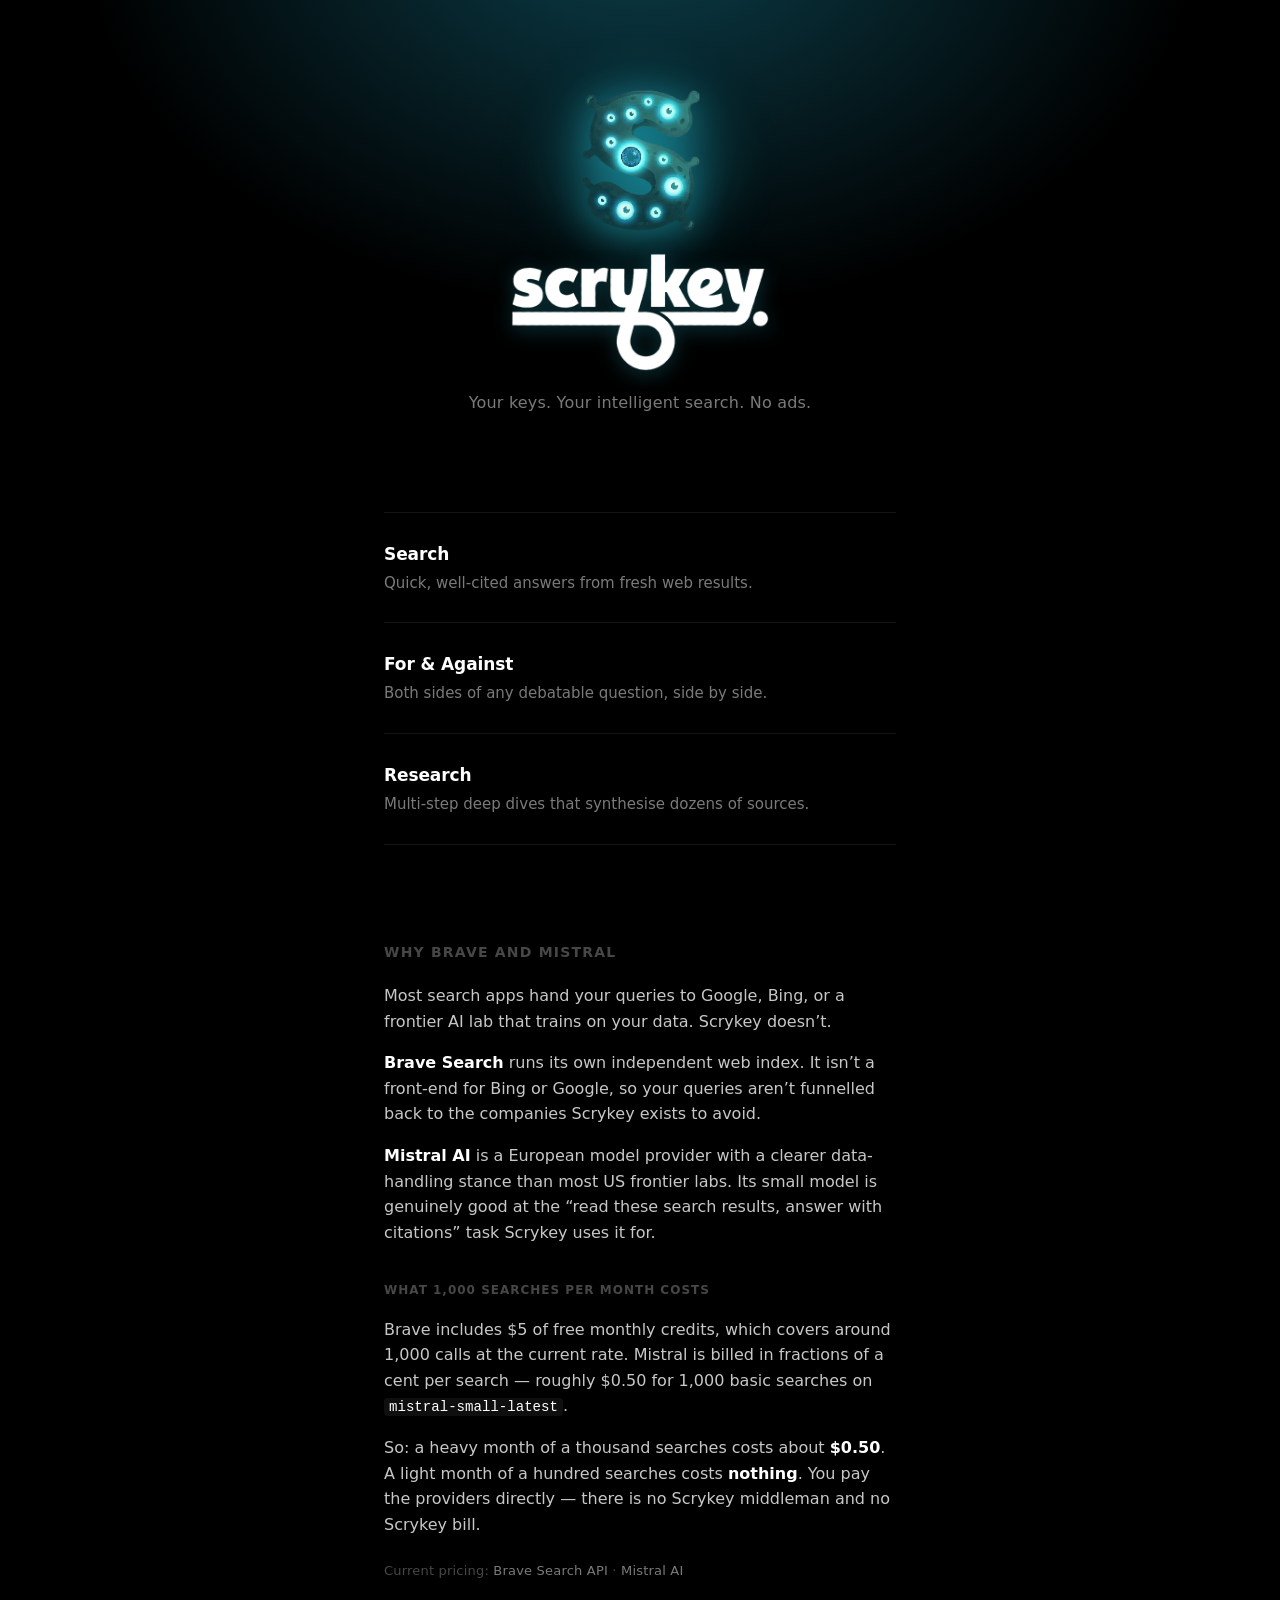
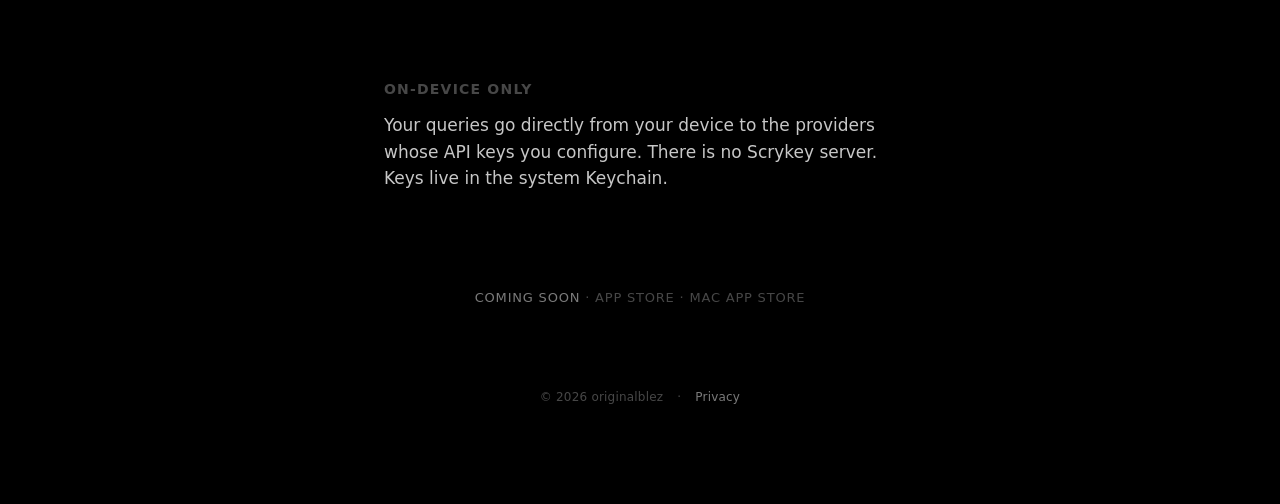
==== index.html @ 3f3309a6 "Initial landing page and privacy policy Static HTML + CSS hosted via GitHub Pages at scrykey.com.  C" ====
<!doctype html>
<html lang="en">
<head>
    <meta charset="utf-8">
    <meta name="viewport" content="width=device-width, initial-scale=1">
    <title>Scrykey — your keys, your intelligent search</title>
    <meta name="description" content="Scrykey is a bring-your-own-key intelligent search app for iOS and macOS. Runs entirely on your device. No backend. No ads. No tracking.">
    <meta name="theme-color" content="#000000">
    <link rel="icon" type="image/png" href="assets/favicon.png">
    <link rel="apple-touch-icon" href="assets/apple-touch-icon.png">
    <link rel="stylesheet" href="assets/styles.css">
</head>
<body>
    <main class="page">
        <section class="hero">
            <div class="logo-wrap">
                <img src="assets/scrykey_logo.png" alt="Scrykey logo" class="logo">
            </div>
            <img src="assets/scrykey_wordmark.png" alt="Scrykey" class="wordmark">
            <p class="tagline">Your keys. Your intelligent search. No ads.</p>
        </section>

        <ul class="features" aria-label="Features">
            <li>
                <h3>Search</h3>
                <p>Quick, well-cited answers from fresh web results.</p>
            </li>
            <li>
                <h3>For &amp; Against</h3>
                <p>Both sides of any debatable question, side by side.</p>
            </li>
            <li>
                <h3>Research</h3>
                <p>Multi-step deep dives that synthesise dozens of sources.</p>
            </li>
        </ul>

        <section class="providers">
            <h2>Why Brave and Mistral</h2>
            <p>Most search apps hand your queries to Google, Bing, or a frontier AI lab that trains on your data. Scrykey doesn&rsquo;t.</p>
            <p><strong>Brave Search</strong> runs its own independent web index. It isn&rsquo;t a front-end for Bing or Google, so your queries aren&rsquo;t funnelled back to the companies Scrykey exists to avoid.</p>
            <p><strong>Mistral AI</strong> is a European model provider with a clearer data-handling stance than most US frontier labs. Its small model is genuinely good at the &ldquo;read these search results, answer with citations&rdquo; task Scrykey uses it for.</p>
            <h3 class="subhead">What 1,000 searches per month costs</h3>
            <p>Brave includes $5 of free monthly credits, which covers around 1,000 calls at the current rate. Mistral is billed in fractions of a cent per search &mdash; roughly $0.50 for 1,000 basic searches on <code>mistral-small-latest</code>.</p>
            <p>So: a heavy month of a thousand searches costs about <strong>$0.50</strong>. A light month of a hundred searches costs <strong>nothing</strong>. You pay the providers directly &mdash; there is no Scrykey middleman and no Scrykey bill.</p>
            <p class="small">Current pricing: <a href="https://brave.com/search/api/">Brave Search API</a> &middot; <a href="https://mistral.ai/pricing">Mistral AI</a></p>
        </section>

        <section class="manifesto">
            <h2>On-device only</h2>
            <p>Your queries go directly from your device to the providers whose API keys you configure. There is no Scrykey server. Keys live in the system Keychain.</p>
        </section>

        <p class="soon"><strong>Coming soon</strong> &middot; App Store &middot; Mac App Store</p>

        <footer class="footer">
            &copy; 2026 originalblez <span class="dot">&middot;</span> <a href="privacy.html">Privacy</a>
        </footer>
    </main>
</body>
</html>
---- assets/styles.css ----
/* Scrykey public site — shared styles.
   Flat, typographic, generous whitespace. Palette mirrors OnboardingView.swift. */

:root {
    --bg: #000;
    --fg: #fff;
    --fg-dim: rgba(255, 255, 255, 0.78);
    --fg-muted: rgba(255, 255, 255, 0.48);
    --fg-faint: rgba(255, 255, 255, 0.28);
    --rule: rgba(255, 255, 255, 0.08);
    --cyan: rgb(38, 217, 242);
    --link: rgb(115, 217, 242);

    --col: 560px;
}

* { box-sizing: border-box; }

html, body {
    margin: 0;
    padding: 0;
    background: var(--bg);
    color: var(--fg);
    font-family: -apple-system, BlinkMacSystemFont, "SF Pro Text", "Helvetica Neue", system-ui, sans-serif;
    font-size: 17px;
    line-height: 1.6;
    -webkit-font-smoothing: antialiased;
    text-rendering: optimizeLegibility;
    min-height: 100vh;
}

body {
    background:
        radial-gradient(
            ellipse 800px 560px at 50% -80px,
            rgba(26, 140, 166, 0.45) 0%,
            rgba(13, 25, 45, 0) 70%
        ),
        #000;
    background-attachment: fixed;
}

.page {
    max-width: var(--col);
    margin: 0 auto;
    padding: 88px 24px 96px;
}

/* --- Hero ---------------------------------------------------------------- */

.hero {
    text-align: center;
    margin-bottom: 96px;
}

.logo-wrap {
    position: relative;
    display: inline-block;
    margin-bottom: 4px;
}

.logo-wrap::before {
    content: "";
    position: absolute;
    inset: -50px;
    background: radial-gradient(
        circle at center,
        rgba(38, 217, 242, 0.45) 0%,
        rgba(38, 217, 242, 0) 60%
    );
    filter: blur(24px);
    z-index: 0;
    pointer-events: none;
    animation: halo-pulse 4.8s ease-in-out infinite;
}

@keyframes halo-pulse {
    0%, 100% { opacity: 0.70; }
    50%      { opacity: 1.00; }
}

.logo {
    position: relative;
    width: 144px;
    height: 144px;
    object-fit: contain;
    filter: drop-shadow(0 6px 18px rgba(38, 217, 242, 0.35));
    z-index: 1;
}

.wordmark {
    display: block;
    margin: 8px auto 18px;
    width: 260px;
    max-width: 80%;
    filter: drop-shadow(0 4px 10px rgba(38, 217, 242, 0.25));
}

.tagline {
    font-size: 16px;
    font-weight: 400;
    color: var(--fg-muted);
    letter-spacing: 0.2px;
    margin: 0;
}

/* --- Features (flat, typographic) --------------------------------------- */

.features {
    list-style: none;
    margin: 0 0 96px;
    padding: 0;
}

.features li {
    padding: 28px 0;
    border-top: 1px solid var(--rule);
}

.features li:last-child {
    border-bottom: 1px solid var(--rule);
}

.features h3 {
    margin: 0 0 4px;
    font-size: 17px;
    font-weight: 600;
    color: var(--fg);
    letter-spacing: -0.1px;
}

.features p {
    margin: 0;
    font-size: 15px;
    color: var(--fg-muted);
    line-height: 1.5;
}

/* --- Providers section -------------------------------------------------- */

.providers {
    margin: 0 0 96px;
}

.providers h2 {
    margin: 0 0 20px;
    font-size: 14px;
    font-weight: 600;
    text-transform: uppercase;
    letter-spacing: 1.2px;
    color: var(--fg-faint);
}

.providers p {
    margin: 0 0 16px;
    font-size: 16px;
    color: var(--fg-dim);
    line-height: 1.6;
}

.providers strong {
    color: var(--fg);
    font-weight: 600;
}

.providers .subhead {
    margin: 36px 0 16px;
    font-size: 12px;
    font-weight: 600;
    text-transform: uppercase;
    letter-spacing: 1px;
    color: var(--fg-faint);
}

.providers code {
    font-family: "SF Mono", Menlo, Consolas, monospace;
    font-size: 0.88em;
    padding: 1px 5px;
    background: rgba(255, 255, 255, 0.06);
    border-radius: 4px;
    color: var(--fg);
}

.providers .small {
    margin-top: 24px;
    font-size: 13px;
    color: var(--fg-faint);
    letter-spacing: 0.2px;
}

.providers .small a {
    color: var(--fg-muted);
    text-decoration: none;
    border-bottom: 1px solid transparent;
    transition: color 120ms ease, border-color 120ms ease;
}

.providers .small a:hover {
    color: var(--fg);
    border-bottom-color: var(--fg-muted);
}

/* --- Manifesto section -------------------------------------------------- */

.manifesto {
    margin: 0 0 96px;
}

.manifesto h2 {
    margin: 0 0 12px;
    font-size: 14px;
    font-weight: 600;
    text-transform: uppercase;
    letter-spacing: 1.2px;
    color: var(--fg-faint);
}

.manifesto p {
    margin: 0;
    font-size: 17px;
    color: var(--fg-dim);
    line-height: 1.55;
}

/* --- Coming soon (quiet text, not a box) ------------------------------- */

.soon {
    text-align: center;
    margin: 0 0 80px;
    font-size: 13px;
    color: var(--fg-faint);
    letter-spacing: 0.8px;
    text-transform: uppercase;
}

.soon strong {
    color: var(--fg-muted);
    font-weight: 500;
}

/* --- Footer -------------------------------------------------------------- */

.footer {
    font-size: 12px;
    color: var(--fg-faint);
    text-align: center;
    letter-spacing: 0.2px;
}

.footer a {
    color: var(--fg-muted);
    text-decoration: none;
}

.footer a:hover {
    color: var(--fg);
}

.footer .dot {
    display: inline-block;
    margin: 0 10px;
    color: var(--fg-faint);
}

/* --- Privacy page typography -------------------------------------------- */

.privacy .back {
    display: inline-block;
    margin: 0 0 40px;
    font-size: 13px;
    color: var(--fg-faint);
    text-decoration: none;
    letter-spacing: 0.2px;
}

.privacy .back:hover {
    color: var(--fg-muted);
}

.privacy h1 {
    font-size: 34px;
    font-weight: 700;
    margin: 0 0 8px;
    letter-spacing: -0.5px;
}

.privacy .meta {
    font-size: 13px;
    color: var(--fg-faint);
    margin: 0 0 48px;
    letter-spacing: 0.2px;
}

.privacy h2 {
    font-size: 14px;
    font-weight: 600;
    text-transform: uppercase;
    letter-spacing: 1.2px;
    color: var(--fg-faint);
    margin: 56px 0 14px;
}

.privacy p {
    font-size: 16px;
    color: var(--fg-dim);
    margin: 0 0 16px;
    line-height: 1.65;
}

.privacy ul {
    padding-left: 22px;
    margin: 0 0 18px;
}

.privacy li {
    font-size: 16px;
    color: var(--fg-dim);
    margin: 0 0 10px;
    line-height: 1.6;
}

.privacy a {
    color: var(--link);
    text-decoration: none;
    border-bottom: 1px solid rgba(115, 217, 242, 0.3);
    transition: border-color 120ms ease;
}

.privacy a:hover {
    border-bottom-color: var(--link);
}

.privacy code {
    font-family: "SF Mono", Menlo, Consolas, monospace;
    font-size: 0.92em;
    padding: 1px 5px;
    background: rgba(255, 255, 255, 0.06);
    border-radius: 4px;
    color: var(--fg);
}

.privacy .footer {
    margin-top: 80px;
    padding-top: 24px;
    border-top: 1px solid var(--rule);
}

/* --- Small screens ------------------------------------------------------- */

@media (max-width: 520px) {
    html, body { font-size: 16px; }
    .page { padding: 64px 22px 72px; }
    .logo { width: 120px; height: 120px; }
    .wordmark { width: 220px; }
    .hero { margin-bottom: 72px; }
    .features { margin-bottom: 72px; }
    .manifesto { margin-bottom: 72px; }
    .soon { margin-bottom: 56px; }
    .privacy h1 { font-size: 28px; }
    .privacy h2 { margin-top: 44px; }
}
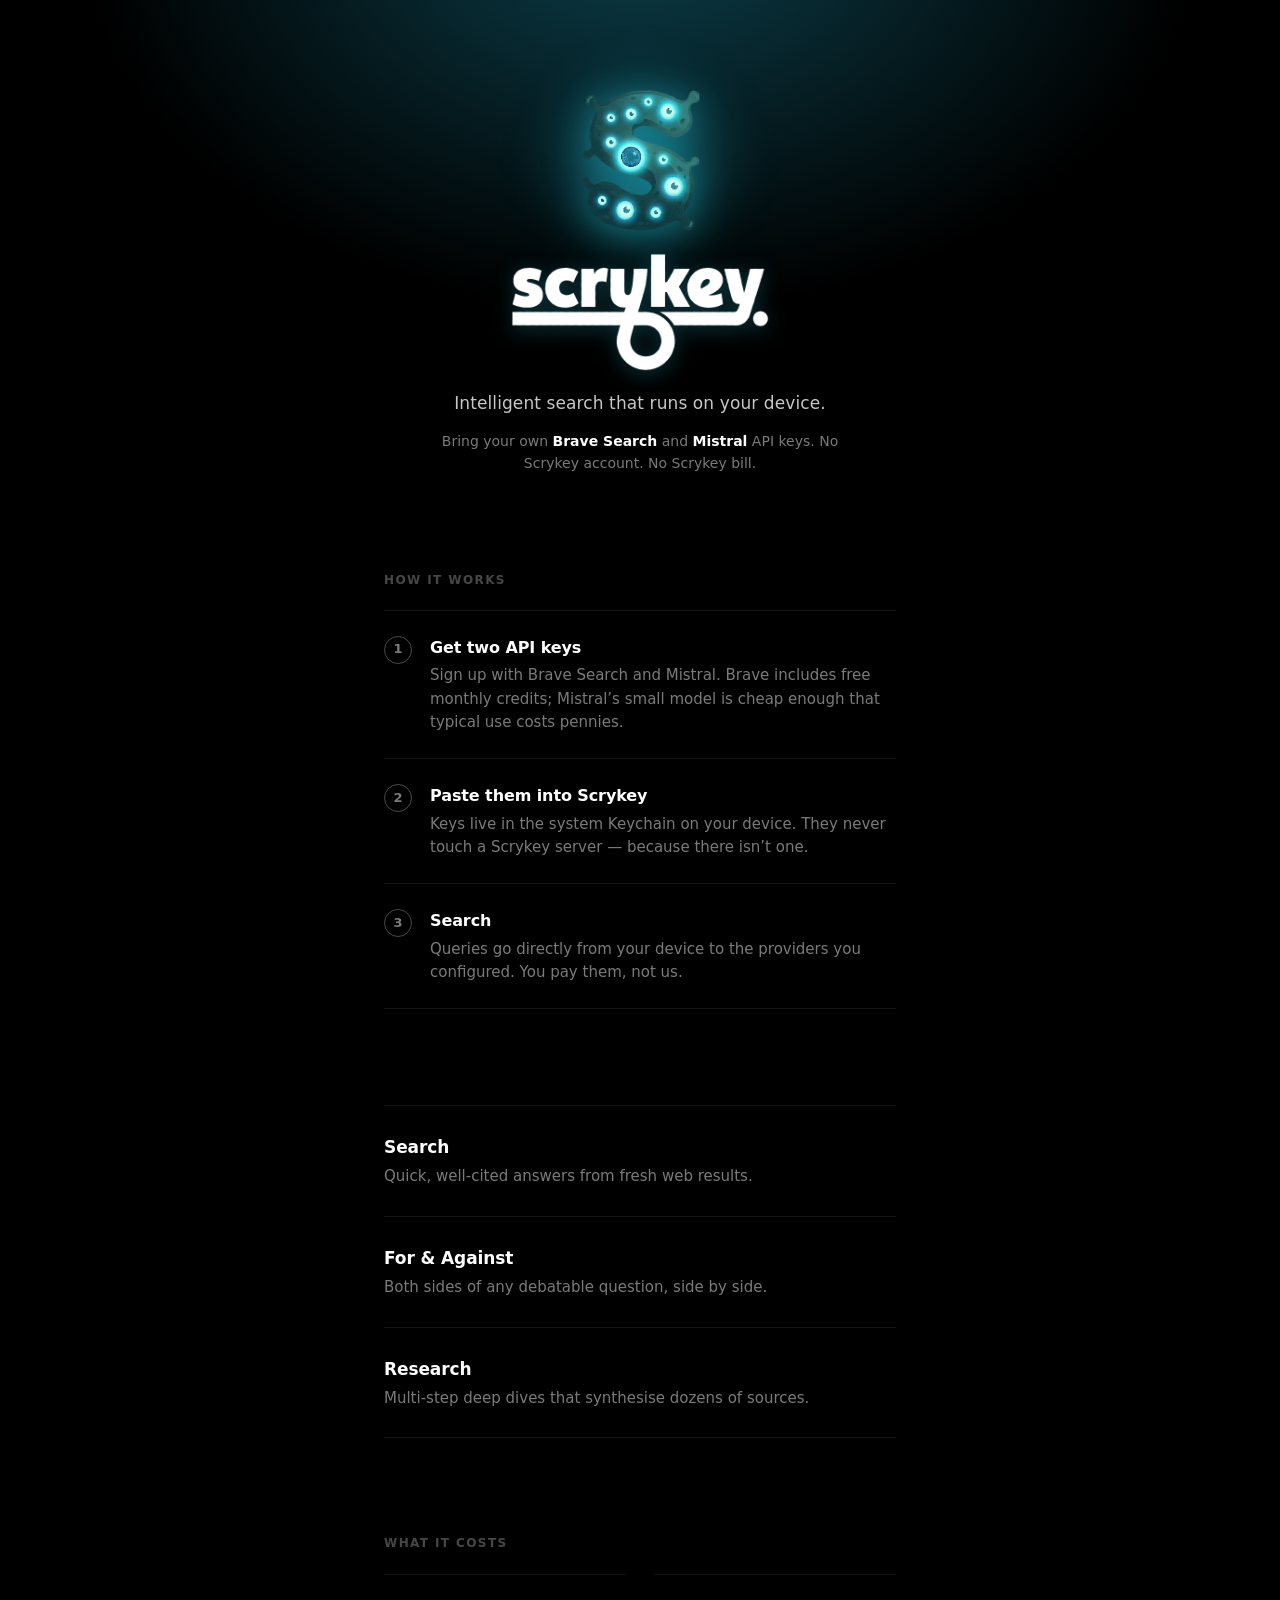
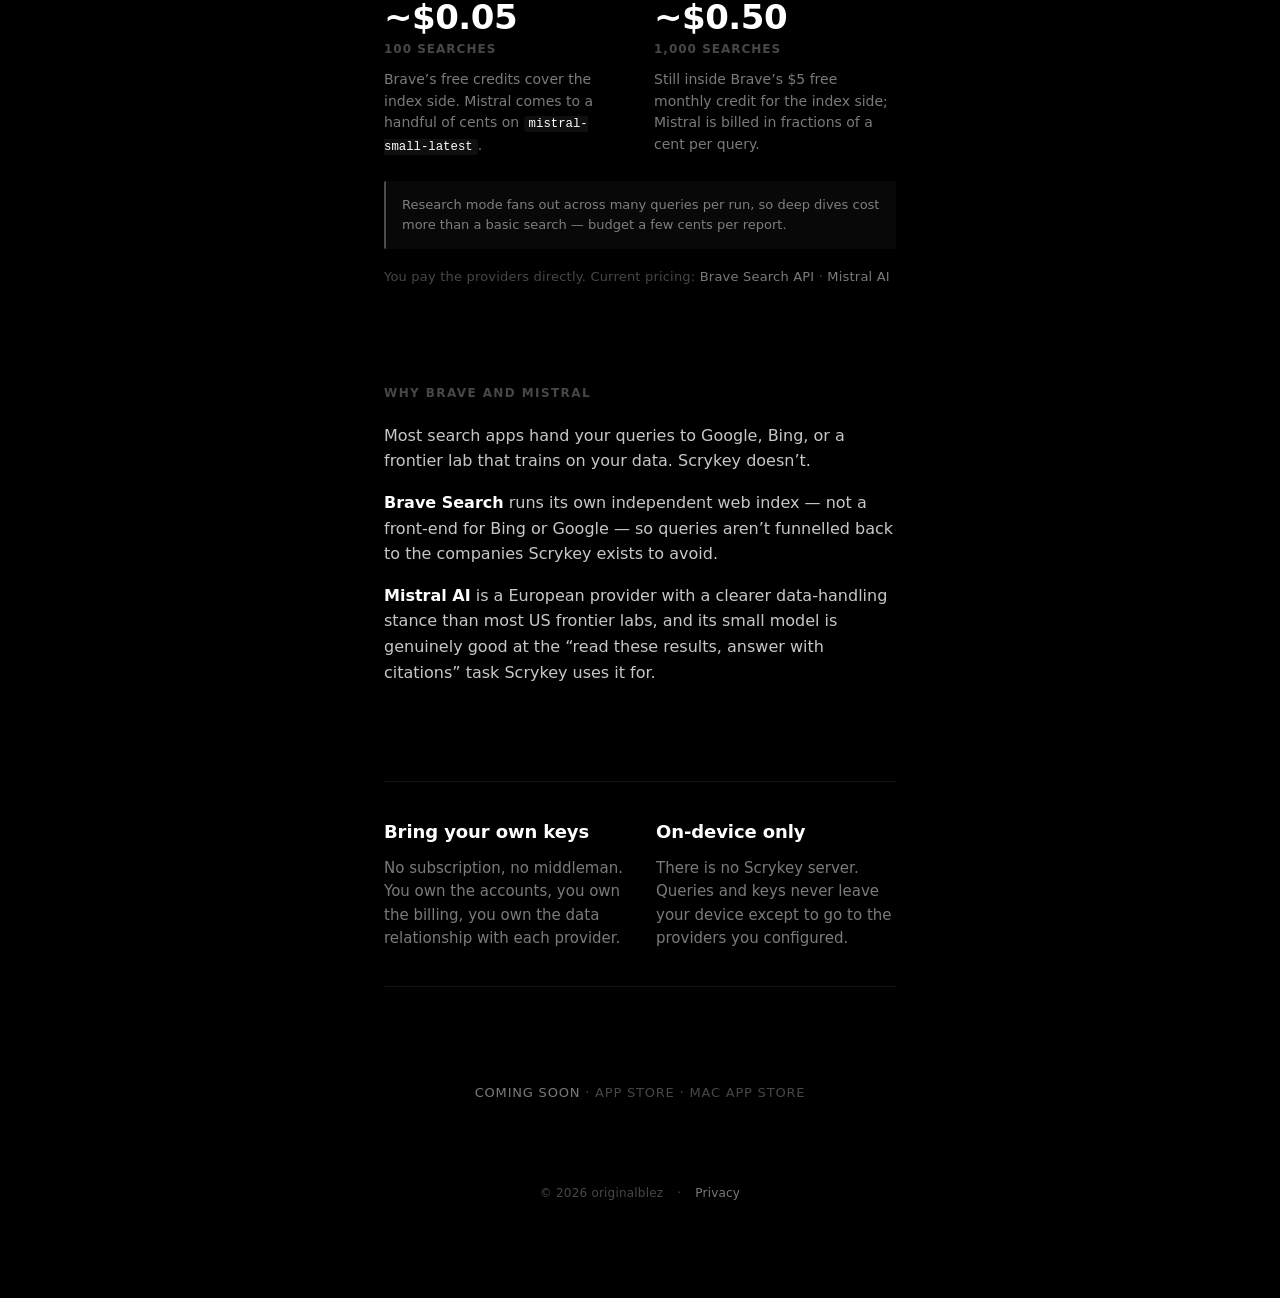
==== commit 911c64b2: "Restructure landing page to lead with BYOK Make bring-your-own-key the explicit hook instead of leav" ====
--- a/index.html
+++ b/index.html
@@ -17,7 +17,35 @@
                 <img src="assets/scrykey_logo.png" alt="Scrykey logo" class="logo">
             </div>
             <img src="assets/scrykey_wordmark.png" alt="Scrykey" class="wordmark">
-            <p class="tagline">Your keys. Your intelligent search. No ads.</p>
+            <p class="tagline">Intelligent search that runs on your device.</p>
+            <p class="byok-line">Bring your own <strong>Brave Search</strong> and <strong>Mistral</strong> API keys. No Scrykey account. No Scrykey bill.</p>
+        </section>
+
+        <section class="pillars" aria-label="How Scrykey works">
+            <h2>How it works</h2>
+            <ol class="steps">
+                <li>
+                    <span class="step-num">1</span>
+                    <div>
+                        <h3>Get two API keys</h3>
+                        <p>Sign up with Brave Search and Mistral. Brave includes free monthly credits; Mistral&rsquo;s small model is cheap enough that typical use costs pennies.</p>
+                    </div>
+                </li>
+                <li>
+                    <span class="step-num">2</span>
+                    <div>
+                        <h3>Paste them into Scrykey</h3>
+                        <p>Keys live in the system Keychain on your device. They never touch a Scrykey server &mdash; because there isn&rsquo;t one.</p>
+                    </div>
+                </li>
+                <li>
+                    <span class="step-num">3</span>
+                    <div>
+                        <h3>Search</h3>
+                        <p>Queries go directly from your device to the providers you configured. You pay them, not us.</p>
+                    </div>
+                </li>
+            </ol>
         </section>
 
         <ul class="features" aria-label="Features">
@@ -35,20 +63,40 @@
             </li>
         </ul>
 
+        <section class="cost" aria-label="What it costs">
+            <h2>What it costs</h2>
+            <div class="cost-grid">
+                <div class="cost-cell">
+                    <div class="cost-figure">~$0.05</div>
+                    <div class="cost-label">100 searches</div>
+                    <p>Brave&rsquo;s free credits cover the index side. Mistral comes to a handful of cents on <code>mistral-small-latest</code>.</p>
+                </div>
+                <div class="cost-cell">
+                    <div class="cost-figure">~$0.50</div>
+                    <div class="cost-label">1,000 searches</div>
+                    <p>Still inside Brave&rsquo;s $5 free monthly credit for the index side; Mistral is billed in fractions of a cent per query.</p>
+                </div>
+            </div>
+            <p class="note">Research mode fans out across many queries per run, so deep dives cost more than a basic search &mdash; budget a few cents per report.</p>
+            <p class="small">You pay the providers directly. Current pricing: <a href="https://brave.com/search/api/">Brave Search API</a> &middot; <a href="https://mistral.ai/pricing">Mistral AI</a></p>
+        </section>
+
         <section class="providers">
             <h2>Why Brave and Mistral</h2>
-            <p>Most search apps hand your queries to Google, Bing, or a frontier AI lab that trains on your data. Scrykey doesn&rsquo;t.</p>
-            <p><strong>Brave Search</strong> runs its own independent web index. It isn&rsquo;t a front-end for Bing or Google, so your queries aren&rsquo;t funnelled back to the companies Scrykey exists to avoid.</p>
-            <p><strong>Mistral AI</strong> is a European model provider with a clearer data-handling stance than most US frontier labs. Its small model is genuinely good at the &ldquo;read these search results, answer with citations&rdquo; task Scrykey uses it for.</p>
-            <h3 class="subhead">What 1,000 searches per month costs</h3>
-            <p>Brave includes $5 of free monthly credits, which covers around 1,000 calls at the current rate. Mistral is billed in fractions of a cent per search &mdash; roughly $0.50 for 1,000 basic searches on <code>mistral-small-latest</code>.</p>
-            <p>So: a heavy month of a thousand searches costs about <strong>$0.50</strong>. A light month of a hundred searches costs <strong>nothing</strong>. You pay the providers directly &mdash; there is no Scrykey middleman and no Scrykey bill.</p>
-            <p class="small">Current pricing: <a href="https://brave.com/search/api/">Brave Search API</a> &middot; <a href="https://mistral.ai/pricing">Mistral AI</a></p>
+            <p>Most search apps hand your queries to Google, Bing, or a frontier lab that trains on your data. Scrykey doesn&rsquo;t.</p>
+            <p><strong>Brave Search</strong> runs its own independent web index &mdash; not a front-end for Bing or Google &mdash; so queries aren&rsquo;t funnelled back to the companies Scrykey exists to avoid.</p>
+            <p><strong>Mistral AI</strong> is a European provider with a clearer data-handling stance than most US frontier labs, and its small model is genuinely good at the &ldquo;read these results, answer with citations&rdquo; task Scrykey uses it for.</p>
         </section>
 
-        <section class="manifesto">
-            <h2>On-device only</h2>
-            <p>Your queries go directly from your device to the providers whose API keys you configure. There is no Scrykey server. Keys live in the system Keychain.</p>
+        <section class="pillars-twin" aria-label="Principles">
+            <div class="pillar">
+                <h2>Bring your own keys</h2>
+                <p>No subscription, no middleman. You own the accounts, you own the billing, you own the data relationship with each provider.</p>
+            </div>
+            <div class="pillar">
+                <h2>On-device only</h2>
+                <p>There is no Scrykey server. Queries and keys never leave your device except to go to the providers you configured.</p>
+            </div>
         </section>
 
         <p class="soon"><strong>Coming soon</strong> &middot; App Store &middot; Mac App Store</p>
--- a/assets/styles.css
+++ b/assets/styles.css
@@ -97,11 +97,91 @@
 }
 
 .tagline {
+    font-size: 17px;
+    font-weight: 400;
+    color: var(--fg-dim);
+    letter-spacing: 0.1px;
+    margin: 0 0 14px;
+}
+
+.byok-line {
+    font-size: 14px;
+    color: var(--fg-muted);
+    max-width: 440px;
+    margin: 0 auto;
+    line-height: 1.55;
+}
+
+.byok-line strong {
+    color: var(--fg);
+    font-weight: 600;
+}
+
+/* --- Section heading (shared small-caps label) ------------------------- */
+
+.pillars > h2,
+.cost > h2,
+.providers h2 {
+    margin: 0 0 20px;
+    font-size: 12px;
+    font-weight: 600;
+    text-transform: uppercase;
+    letter-spacing: 1.4px;
+    color: var(--fg-faint);
+}
+
+/* --- How it works (numbered steps) ------------------------------------- */
+
+.pillars {
+    margin: 0 0 96px;
+}
+
+.steps {
+    list-style: none;
+    margin: 0;
+    padding: 0;
+}
+
+.steps li {
+    display: flex;
+    align-items: flex-start;
+    gap: 18px;
+    padding: 24px 0;
+    border-top: 1px solid var(--rule);
+}
+
+.steps li:last-child {
+    border-bottom: 1px solid var(--rule);
+}
+
+.step-num {
+    flex: 0 0 auto;
+    width: 28px;
+    height: 28px;
+    border-radius: 50%;
+    border: 1px solid var(--fg-faint);
+    color: var(--fg-muted);
+    font-size: 13px;
+    font-weight: 600;
+    display: flex;
+    align-items: center;
+    justify-content: center;
+    margin-top: 1px;
+}
+
+.steps h3 {
+    margin: 0 0 4px;
     font-size: 16px;
-    font-weight: 400;
-    color: var(--fg-muted);
-    letter-spacing: 0.2px;
-    margin: 0;
+    font-weight: 600;
+    color: var(--fg);
+    letter-spacing: -0.1px;
+}
+
+.steps p {
+    margin: 0;
+    font-size: 15px;
+    color: var(--fg-muted);
+    line-height: 1.55;
 }
 
 /* --- Features (flat, typographic) --------------------------------------- */
@@ -136,19 +216,92 @@
     line-height: 1.5;
 }
 
+/* --- Cost section (figure grid) ---------------------------------------- */
+
+.cost {
+    margin: 0 0 96px;
+}
+
+.cost-grid {
+    display: grid;
+    grid-template-columns: 1fr 1fr;
+    gap: 28px;
+    margin: 0 0 24px;
+}
+
+.cost-cell {
+    padding: 24px 0 0;
+    border-top: 1px solid var(--rule);
+}
+
+.cost-figure {
+    font-size: 34px;
+    font-weight: 700;
+    color: var(--fg);
+    letter-spacing: -0.5px;
+    line-height: 1.1;
+    margin-bottom: 4px;
+}
+
+.cost-label {
+    font-size: 12px;
+    font-weight: 600;
+    text-transform: uppercase;
+    letter-spacing: 1px;
+    color: var(--fg-faint);
+    margin-bottom: 10px;
+}
+
+.cost-cell p {
+    margin: 0;
+    font-size: 14px;
+    color: var(--fg-muted);
+    line-height: 1.55;
+}
+
+.cost code {
+    font-family: "SF Mono", Menlo, Consolas, monospace;
+    font-size: 0.88em;
+    padding: 1px 5px;
+    background: rgba(255, 255, 255, 0.06);
+    border-radius: 4px;
+    color: var(--fg);
+}
+
+.cost .note {
+    margin: 0 0 18px;
+    padding: 14px 16px;
+    font-size: 13px;
+    color: var(--fg-muted);
+    line-height: 1.55;
+    background: rgba(255, 255, 255, 0.03);
+    border-left: 2px solid var(--fg-faint);
+    border-radius: 2px;
+}
+
+.cost .small {
+    margin: 0;
+    font-size: 13px;
+    color: var(--fg-faint);
+    letter-spacing: 0.2px;
+}
+
+.cost .small a {
+    color: var(--fg-muted);
+    text-decoration: none;
+    border-bottom: 1px solid transparent;
+    transition: color 120ms ease, border-color 120ms ease;
+}
+
+.cost .small a:hover {
+    color: var(--fg);
+    border-bottom-color: var(--fg-muted);
+}
+
 /* --- Providers section -------------------------------------------------- */
 
 .providers {
     margin: 0 0 96px;
-}
-
-.providers h2 {
-    margin: 0 0 20px;
-    font-size: 14px;
-    font-weight: 600;
-    text-transform: uppercase;
-    letter-spacing: 1.2px;
-    color: var(--fg-faint);
 }
 
 .providers p {
@@ -163,62 +316,31 @@
     font-weight: 600;
 }
 
-.providers .subhead {
-    margin: 36px 0 16px;
-    font-size: 12px;
-    font-weight: 600;
-    text-transform: uppercase;
-    letter-spacing: 1px;
-    color: var(--fg-faint);
-}
-
-.providers code {
-    font-family: "SF Mono", Menlo, Consolas, monospace;
-    font-size: 0.88em;
-    padding: 1px 5px;
-    background: rgba(255, 255, 255, 0.06);
-    border-radius: 4px;
-    color: var(--fg);
-}
-
-.providers .small {
-    margin-top: 24px;
-    font-size: 13px;
-    color: var(--fg-faint);
-    letter-spacing: 0.2px;
-}
-
-.providers .small a {
-    color: var(--fg-muted);
-    text-decoration: none;
-    border-bottom: 1px solid transparent;
-    transition: color 120ms ease, border-color 120ms ease;
-}
-
-.providers .small a:hover {
-    color: var(--fg);
-    border-bottom-color: var(--fg-muted);
-}
-
-/* --- Manifesto section -------------------------------------------------- */
-
-.manifesto {
+/* --- Twin pillars (BYOK + On-device) ----------------------------------- */
+
+.pillars-twin {
+    display: grid;
+    grid-template-columns: 1fr 1fr;
+    gap: 32px;
     margin: 0 0 96px;
-}
-
-.manifesto h2 {
-    margin: 0 0 12px;
-    font-size: 14px;
-    font-weight: 600;
-    text-transform: uppercase;
-    letter-spacing: 1.2px;
-    color: var(--fg-faint);
-}
-
-.manifesto p {
-    margin: 0;
-    font-size: 17px;
-    color: var(--fg-dim);
+    padding: 36px 0;
+    border-top: 1px solid var(--rule);
+    border-bottom: 1px solid var(--rule);
+}
+
+.pillar h2 {
+    margin: 0 0 10px;
+    font-size: 18px;
+    font-weight: 600;
+    color: var(--fg);
+    letter-spacing: -0.1px;
+    text-transform: none;
+}
+
+.pillar p {
+    margin: 0;
+    font-size: 15px;
+    color: var(--fg-muted);
     line-height: 1.55;
 }
 
@@ -353,8 +475,21 @@
     .logo { width: 120px; height: 120px; }
     .wordmark { width: 220px; }
     .hero { margin-bottom: 72px; }
+    .pillars { margin-bottom: 72px; }
     .features { margin-bottom: 72px; }
-    .manifesto { margin-bottom: 72px; }
+    .cost { margin-bottom: 72px; }
+    .providers { margin-bottom: 72px; }
+    .pillars-twin {
+        grid-template-columns: 1fr;
+        gap: 28px;
+        margin-bottom: 72px;
+        padding: 32px 0;
+    }
+    .cost-grid {
+        grid-template-columns: 1fr;
+        gap: 24px;
+    }
+    .cost-figure { font-size: 30px; }
     .soon { margin-bottom: 56px; }
     .privacy h1 { font-size: 28px; }
     .privacy h2 { margin-top: 44px; }
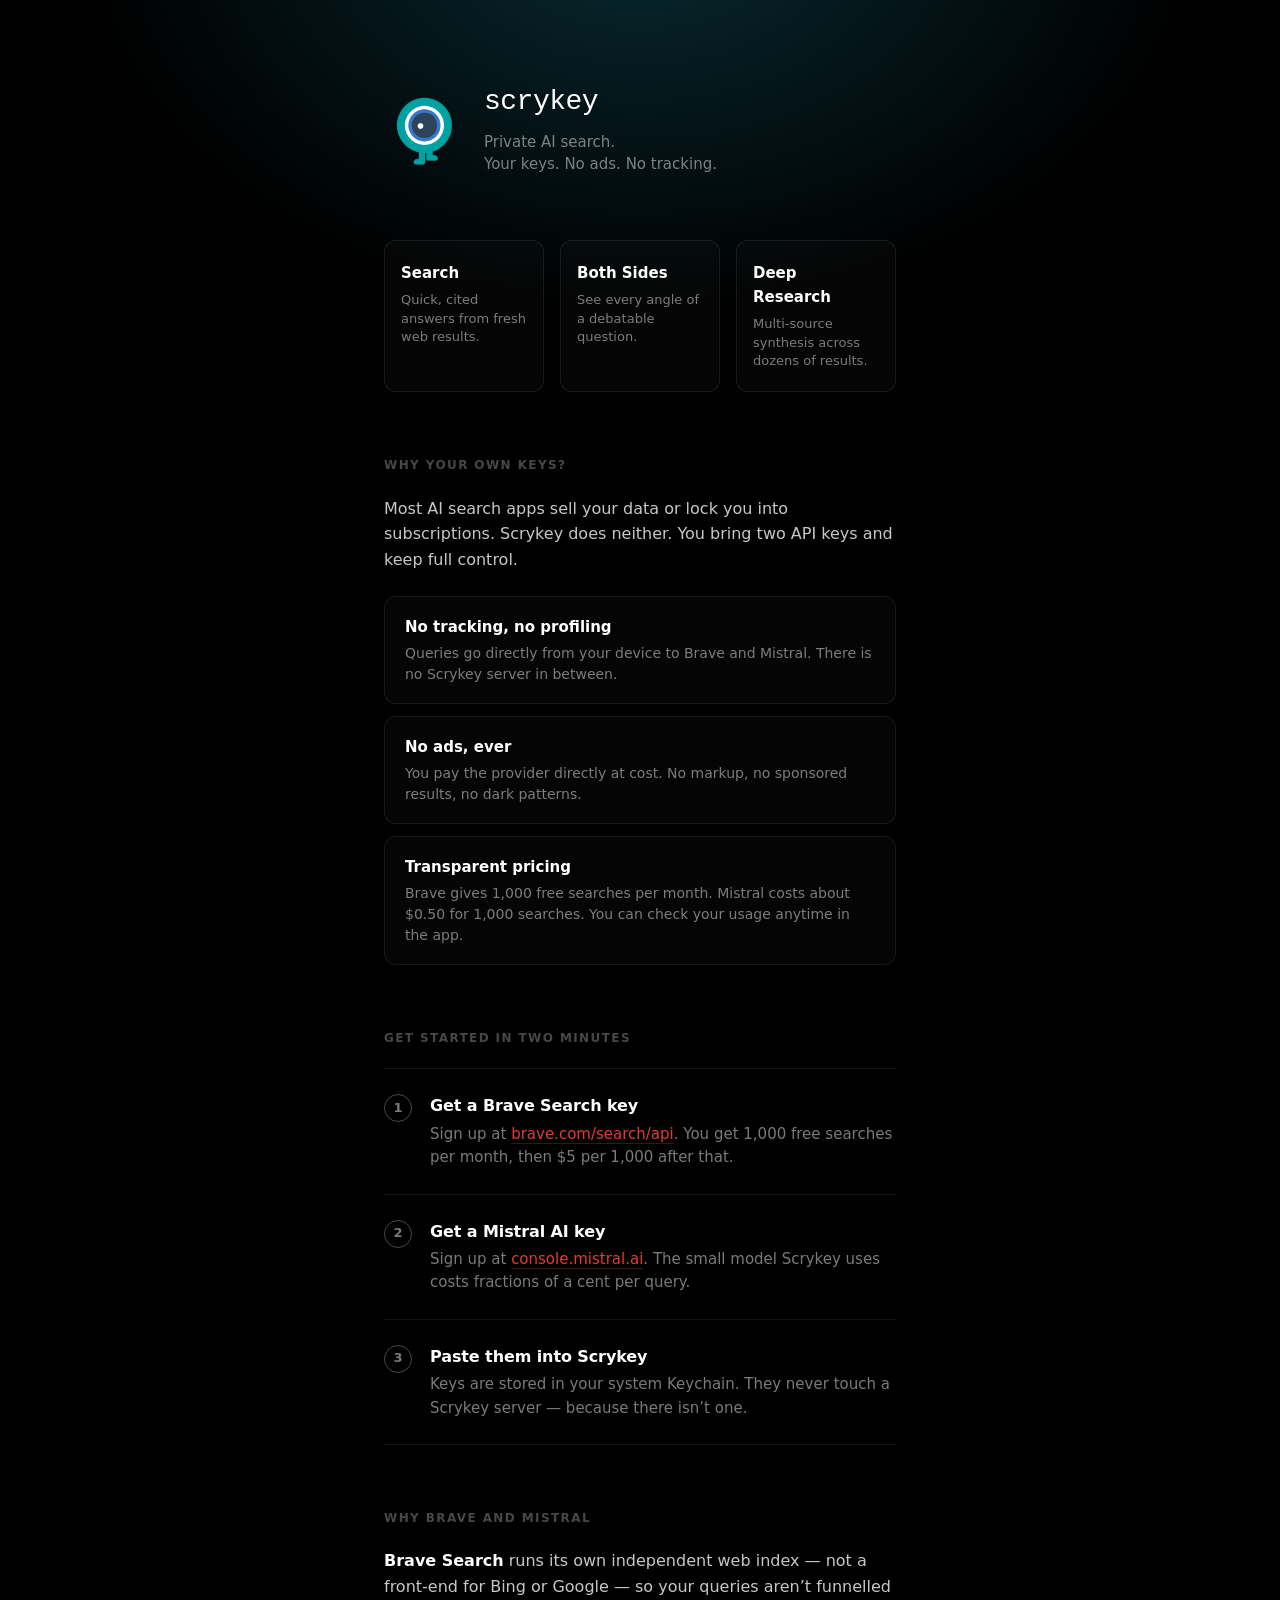
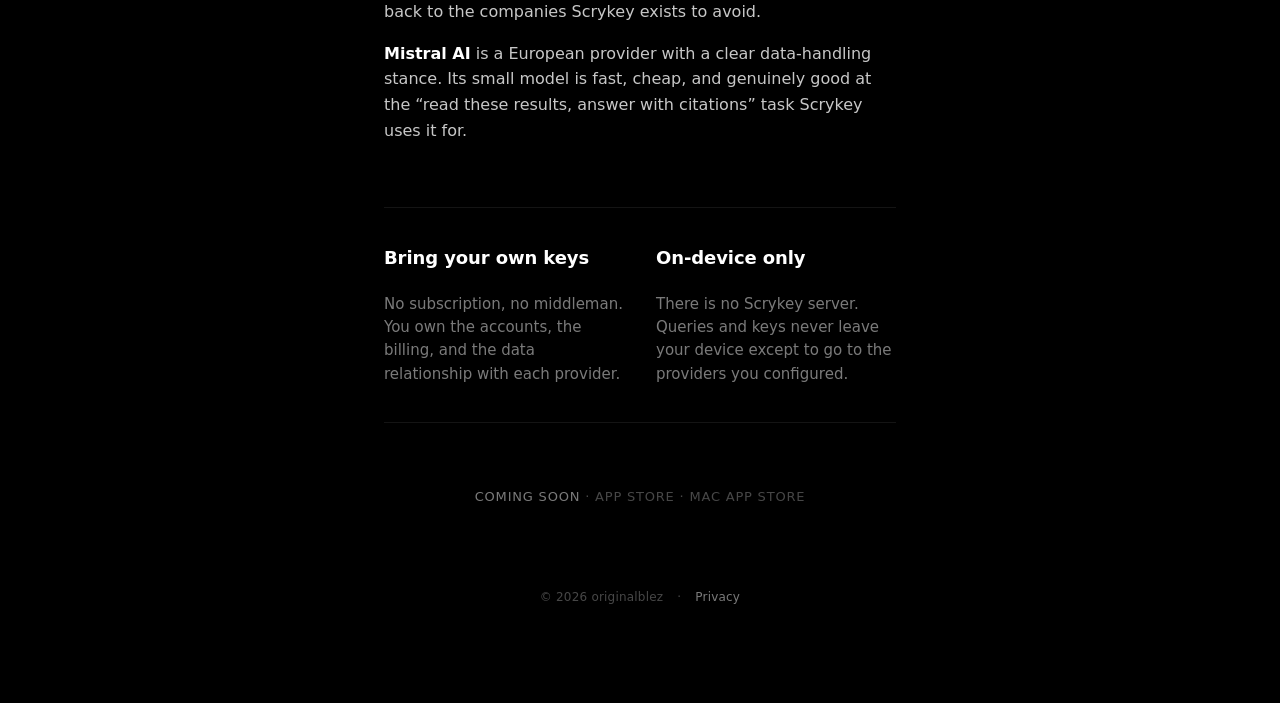
==== commit e8607899: "Overhaul site with new mascot, BYOK messaging, and app-matched design" ====
--- a/index.html
+++ b/index.html
@@ -3,8 +3,8 @@
 <head>
     <meta charset="utf-8">
     <meta name="viewport" content="width=device-width, initial-scale=1">
-    <title>Scrykey — your keys, your intelligent search</title>
-    <meta name="description" content="Scrykey is a bring-your-own-key intelligent search app for iOS and macOS. Runs entirely on your device. No backend. No ads. No tracking.">
+    <title>Scrykey — private AI search with your own keys</title>
+    <meta name="description" content="Scrykey is a bring-your-own-key AI search app for iOS and macOS. No ads, no tracking, no Scrykey server. Your queries go direct to Brave Search and Mistral AI.">
     <meta name="theme-color" content="#000000">
     <link rel="icon" type="image/png" href="assets/favicon.png">
     <link rel="apple-touch-icon" href="assets/apple-touch-icon.png">
@@ -13,85 +13,87 @@
 <body>
     <main class="page">
         <section class="hero">
-            <div class="logo-wrap">
+            <div class="hero-row">
                 <img src="assets/scrykey_logo.png" alt="Scrykey logo" class="logo">
+                <div class="hero-text">
+                    <h1 class="brand">scrykey</h1>
+                    <p class="tagline">Private AI search.<br>Your keys. No ads. No tracking.</p>
+                </div>
             </div>
-            <img src="assets/scrykey_wordmark.png" alt="Scrykey" class="wordmark">
-            <p class="tagline">Intelligent search that runs on your device.</p>
-            <p class="byok-line">Bring your own <strong>Brave Search</strong> and <strong>Mistral</strong> API keys. No Scrykey account. No Scrykey bill.</p>
         </section>
 
-        <section class="pillars" aria-label="How Scrykey works">
-            <h2>How it works</h2>
+        <section class="modes" aria-label="Search modes">
+            <div class="mode">
+                <h3>Search</h3>
+                <p>Quick, cited answers from fresh web results.</p>
+            </div>
+            <div class="mode">
+                <h3>Both Sides</h3>
+                <p>See every angle of a debatable question.</p>
+            </div>
+            <div class="mode">
+                <h3>Deep Research</h3>
+                <p>Multi-source synthesis across dozens of results.</p>
+            </div>
+        </section>
+
+        <section class="why" aria-label="Why your own keys">
+            <h2>Why your own keys?</h2>
+            <p class="why-intro">Most AI search apps sell your data or lock you into subscriptions. Scrykey does neither. You bring two API keys and keep full control.</p>
+
+            <div class="benefits">
+                <div class="benefit">
+                    <h3>No tracking, no profiling</h3>
+                    <p>Queries go directly from your device to Brave and Mistral. There is no Scrykey server in between.</p>
+                </div>
+                <div class="benefit">
+                    <h3>No ads, ever</h3>
+                    <p>You pay the provider directly at cost. No markup, no sponsored results, no dark patterns.</p>
+                </div>
+                <div class="benefit">
+                    <h3>Transparent pricing</h3>
+                    <p>Brave gives 1,000 free searches per month. Mistral costs about $0.50 for 1,000 searches. You can check your usage anytime in the app.</p>
+                </div>
+            </div>
+        </section>
+
+        <section class="setup" aria-label="Get started">
+            <h2>Get started in two minutes</h2>
             <ol class="steps">
                 <li>
                     <span class="step-num">1</span>
                     <div>
-                        <h3>Get two API keys</h3>
-                        <p>Sign up with Brave Search and Mistral. Brave includes free monthly credits; Mistral&rsquo;s small model is cheap enough that typical use costs pennies.</p>
+                        <h3>Get a Brave Search key</h3>
+                        <p>Sign up at <a href="https://brave.com/search/api/">brave.com/search/api</a>. You get 1,000 free searches per month, then $5 per 1,000 after that.</p>
                     </div>
                 </li>
                 <li>
                     <span class="step-num">2</span>
                     <div>
-                        <h3>Paste them into Scrykey</h3>
-                        <p>Keys live in the system Keychain on your device. They never touch a Scrykey server &mdash; because there isn&rsquo;t one.</p>
+                        <h3>Get a Mistral AI key</h3>
+                        <p>Sign up at <a href="https://console.mistral.ai/api-keys/">console.mistral.ai</a>. The small model Scrykey uses costs fractions of a cent per query.</p>
                     </div>
                 </li>
                 <li>
                     <span class="step-num">3</span>
                     <div>
-                        <h3>Search</h3>
-                        <p>Queries go directly from your device to the providers you configured. You pay them, not us.</p>
+                        <h3>Paste them into Scrykey</h3>
+                        <p>Keys are stored in your system Keychain. They never touch a Scrykey server &mdash; because there isn&rsquo;t one.</p>
                     </div>
                 </li>
             </ol>
         </section>
 
-        <ul class="features" aria-label="Features">
-            <li>
-                <h3>Search</h3>
-                <p>Quick, well-cited answers from fresh web results.</p>
-            </li>
-            <li>
-                <h3>For &amp; Against</h3>
-                <p>Both sides of any debatable question, side by side.</p>
-            </li>
-            <li>
-                <h3>Research</h3>
-                <p>Multi-step deep dives that synthesise dozens of sources.</p>
-            </li>
-        </ul>
-
-        <section class="cost" aria-label="What it costs">
-            <h2>What it costs</h2>
-            <div class="cost-grid">
-                <div class="cost-cell">
-                    <div class="cost-figure">~$0.05</div>
-                    <div class="cost-label">100 searches</div>
-                    <p>Brave&rsquo;s free credits cover the index side. Mistral comes to a handful of cents on <code>mistral-small-latest</code>.</p>
-                </div>
-                <div class="cost-cell">
-                    <div class="cost-figure">~$0.50</div>
-                    <div class="cost-label">1,000 searches</div>
-                    <p>Still inside Brave&rsquo;s $5 free monthly credit for the index side; Mistral is billed in fractions of a cent per query.</p>
-                </div>
-            </div>
-            <p class="note">Research mode fans out across many queries per run, so deep dives cost more than a basic search &mdash; budget a few cents per report.</p>
-            <p class="small">You pay the providers directly. Current pricing: <a href="https://brave.com/search/api/">Brave Search API</a> &middot; <a href="https://mistral.ai/pricing">Mistral AI</a></p>
-        </section>
-
         <section class="providers">
             <h2>Why Brave and Mistral</h2>
-            <p>Most search apps hand your queries to Google, Bing, or a frontier lab that trains on your data. Scrykey doesn&rsquo;t.</p>
-            <p><strong>Brave Search</strong> runs its own independent web index &mdash; not a front-end for Bing or Google &mdash; so queries aren&rsquo;t funnelled back to the companies Scrykey exists to avoid.</p>
-            <p><strong>Mistral AI</strong> is a European provider with a clearer data-handling stance than most US frontier labs, and its small model is genuinely good at the &ldquo;read these results, answer with citations&rdquo; task Scrykey uses it for.</p>
+            <p><strong>Brave Search</strong> runs its own independent web index &mdash; not a front-end for Bing or Google &mdash; so your queries aren&rsquo;t funnelled back to the companies Scrykey exists to avoid.</p>
+            <p><strong>Mistral AI</strong> is a European provider with a clear data-handling stance. Its small model is fast, cheap, and genuinely good at the &ldquo;read these results, answer with citations&rdquo; task Scrykey uses it for.</p>
         </section>
 
         <section class="pillars-twin" aria-label="Principles">
             <div class="pillar">
                 <h2>Bring your own keys</h2>
-                <p>No subscription, no middleman. You own the accounts, you own the billing, you own the data relationship with each provider.</p>
+                <p>No subscription, no middleman. You own the accounts, the billing, and the data relationship with each provider.</p>
             </div>
             <div class="pillar">
                 <h2>On-device only</h2>
--- a/assets/styles.css
+++ b/assets/styles.css
@@ -1,5 +1,5 @@
-/* Scrykey public site — shared styles.
-   Flat, typographic, generous whitespace. Palette mirrors OnboardingView.swift. */
+/* Scrykey public site — styles.
+   Dark, typographic, generous whitespace. Palette matches the app. */
 
 :root {
     --bg: #000;
@@ -8,8 +8,8 @@
     --fg-muted: rgba(255, 255, 255, 0.48);
     --fg-faint: rgba(255, 255, 255, 0.28);
     --rule: rgba(255, 255, 255, 0.08);
-    --cyan: rgb(38, 217, 242);
-    --link: rgb(115, 217, 242);
+    --accent: #e53935;
+    --link: #e53935;
 
     --col: 560px;
 }
@@ -33,95 +33,73 @@
     background:
         radial-gradient(
             ellipse 800px 560px at 50% -80px,
-            rgba(26, 140, 166, 0.45) 0%,
+            rgba(26, 140, 166, 0.30) 0%,
             rgba(13, 25, 45, 0) 70%
         ),
         #000;
     background-attachment: fixed;
 }
 
+a {
+    color: var(--link);
+    text-decoration: none;
+    border-bottom: 1px solid rgba(229, 57, 53, 0.3);
+    transition: border-color 120ms ease;
+}
+
+a:hover {
+    border-bottom-color: var(--link);
+}
+
 .page {
     max-width: var(--col);
     margin: 0 auto;
-    padding: 88px 24px 96px;
+    padding: 80px 24px 96px;
 }
 
 /* --- Hero ---------------------------------------------------------------- */
 
 .hero {
-    text-align: center;
-    margin-bottom: 96px;
-}
-
-.logo-wrap {
-    position: relative;
-    display: inline-block;
-    margin-bottom: 4px;
-}
-
-.logo-wrap::before {
-    content: "";
-    position: absolute;
-    inset: -50px;
-    background: radial-gradient(
-        circle at center,
-        rgba(38, 217, 242, 0.45) 0%,
-        rgba(38, 217, 242, 0) 60%
-    );
-    filter: blur(24px);
-    z-index: 0;
-    pointer-events: none;
-    animation: halo-pulse 4.8s ease-in-out infinite;
-}
-
-@keyframes halo-pulse {
-    0%, 100% { opacity: 0.70; }
-    50%      { opacity: 1.00; }
+    margin-bottom: 64px;
+}
+
+.hero-row {
+    display: flex;
+    align-items: center;
+    gap: 20px;
 }
 
 .logo {
-    position: relative;
-    width: 144px;
-    height: 144px;
+    width: 80px;
+    height: 80px;
+    border-radius: 20px;
     object-fit: contain;
-    filter: drop-shadow(0 6px 18px rgba(38, 217, 242, 0.35));
-    z-index: 1;
-}
-
-.wordmark {
-    display: block;
-    margin: 8px auto 18px;
-    width: 260px;
-    max-width: 80%;
-    filter: drop-shadow(0 4px 10px rgba(38, 217, 242, 0.25));
+    flex-shrink: 0;
+}
+
+.hero-text {
+    flex: 1;
+}
+
+.brand {
+    font-family: "SF Mono", Menlo, Consolas, monospace;
+    font-size: 28px;
+    font-weight: 300;
+    margin: 0 0 6px;
+    letter-spacing: -0.5px;
 }
 
 .tagline {
-    font-size: 17px;
+    font-size: 15px;
     font-weight: 400;
-    color: var(--fg-dim);
-    letter-spacing: 0.1px;
-    margin: 0 0 14px;
-}
-
-.byok-line {
-    font-size: 14px;
-    color: var(--fg-muted);
-    max-width: 440px;
-    margin: 0 auto;
-    line-height: 1.55;
-}
-
-.byok-line strong {
-    color: var(--fg);
-    font-weight: 600;
-}
-
-/* --- Section heading (shared small-caps label) ------------------------- */
-
-.pillars > h2,
-.cost > h2,
-.providers h2 {
+    color: var(--fg-muted);
+    margin: 0;
+    line-height: 1.5;
+}
+
+/* --- Section headings ---------------------------------------------------- */
+
+h2 {
     margin: 0 0 20px;
     font-size: 12px;
     font-weight: 600;
@@ -130,10 +108,80 @@
     color: var(--fg-faint);
 }
 
-/* --- How it works (numbered steps) ------------------------------------- */
-
-.pillars {
-    margin: 0 0 96px;
+/* --- Modes --------------------------------------------------------------- */
+
+.modes {
+    display: grid;
+    grid-template-columns: 1fr 1fr 1fr;
+    gap: 16px;
+    margin-bottom: 64px;
+}
+
+.mode {
+    padding: 20px 16px;
+    border: 1px solid var(--rule);
+    border-radius: 12px;
+    background: rgba(255, 255, 255, 0.02);
+}
+
+.mode h3 {
+    margin: 0 0 6px;
+    font-size: 15px;
+    font-weight: 600;
+    color: var(--fg);
+}
+
+.mode p {
+    margin: 0;
+    font-size: 13px;
+    color: var(--fg-muted);
+    line-height: 1.45;
+}
+
+/* --- Why your own keys --------------------------------------------------- */
+
+.why {
+    margin-bottom: 64px;
+}
+
+.why-intro {
+    font-size: 16px;
+    color: var(--fg-dim);
+    margin: 0 0 24px;
+    line-height: 1.6;
+}
+
+.benefits {
+    display: flex;
+    flex-direction: column;
+    gap: 12px;
+}
+
+.benefit {
+    padding: 18px 20px;
+    border: 1px solid var(--rule);
+    border-radius: 12px;
+    background: rgba(255, 255, 255, 0.02);
+}
+
+.benefit h3 {
+    margin: 0 0 4px;
+    font-size: 15px;
+    font-weight: 600;
+    color: var(--fg);
+}
+
+.benefit p {
+    margin: 0;
+    font-size: 14px;
+    color: var(--fg-muted);
+    line-height: 1.5;
+}
+
+/* --- Get started (numbered steps) ---------------------------------------- */
+
+.setup {
+    margin-bottom: 64px;
 }
 
 .steps {
@@ -184,124 +232,14 @@
     line-height: 1.55;
 }
 
-/* --- Features (flat, typographic) --------------------------------------- */
-
-.features {
-    list-style: none;
-    margin: 0 0 96px;
-    padding: 0;
-}
-
-.features li {
-    padding: 28px 0;
-    border-top: 1px solid var(--rule);
-}
-
-.features li:last-child {
-    border-bottom: 1px solid var(--rule);
-}
-
-.features h3 {
-    margin: 0 0 4px;
-    font-size: 17px;
-    font-weight: 600;
-    color: var(--fg);
-    letter-spacing: -0.1px;
-}
-
-.features p {
-    margin: 0;
-    font-size: 15px;
-    color: var(--fg-muted);
-    line-height: 1.5;
-}
-
-/* --- Cost section (figure grid) ---------------------------------------- */
-
-.cost {
-    margin: 0 0 96px;
-}
-
-.cost-grid {
-    display: grid;
-    grid-template-columns: 1fr 1fr;
-    gap: 28px;
-    margin: 0 0 24px;
-}
-
-.cost-cell {
-    padding: 24px 0 0;
-    border-top: 1px solid var(--rule);
-}
-
-.cost-figure {
-    font-size: 34px;
-    font-weight: 700;
-    color: var(--fg);
-    letter-spacing: -0.5px;
-    line-height: 1.1;
-    margin-bottom: 4px;
-}
-
-.cost-label {
-    font-size: 12px;
-    font-weight: 600;
-    text-transform: uppercase;
-    letter-spacing: 1px;
-    color: var(--fg-faint);
-    margin-bottom: 10px;
-}
-
-.cost-cell p {
-    margin: 0;
-    font-size: 14px;
-    color: var(--fg-muted);
-    line-height: 1.55;
-}
-
-.cost code {
-    font-family: "SF Mono", Menlo, Consolas, monospace;
-    font-size: 0.88em;
-    padding: 1px 5px;
-    background: rgba(255, 255, 255, 0.06);
-    border-radius: 4px;
-    color: var(--fg);
-}
-
-.cost .note {
-    margin: 0 0 18px;
-    padding: 14px 16px;
-    font-size: 13px;
-    color: var(--fg-muted);
-    line-height: 1.55;
-    background: rgba(255, 255, 255, 0.03);
-    border-left: 2px solid var(--fg-faint);
-    border-radius: 2px;
-}
-
-.cost .small {
-    margin: 0;
-    font-size: 13px;
-    color: var(--fg-faint);
-    letter-spacing: 0.2px;
-}
-
-.cost .small a {
-    color: var(--fg-muted);
-    text-decoration: none;
-    border-bottom: 1px solid transparent;
-    transition: color 120ms ease, border-color 120ms ease;
-}
-
-.cost .small a:hover {
-    color: var(--fg);
-    border-bottom-color: var(--fg-muted);
-}
-
-/* --- Providers section -------------------------------------------------- */
+.steps a {
+    color: var(--link);
+}
+
+/* --- Providers section --------------------------------------------------- */
 
 .providers {
-    margin: 0 0 96px;
+    margin: 0 0 64px;
 }
 
 .providers p {
@@ -316,20 +254,19 @@
     font-weight: 600;
 }
 
-/* --- Twin pillars (BYOK + On-device) ----------------------------------- */
+/* --- Twin pillars (BYOK + On-device) ------------------------------------- */
 
 .pillars-twin {
     display: grid;
     grid-template-columns: 1fr 1fr;
     gap: 32px;
-    margin: 0 0 96px;
+    margin: 0 0 64px;
     padding: 36px 0;
     border-top: 1px solid var(--rule);
     border-bottom: 1px solid var(--rule);
 }
 
 .pillar h2 {
-    margin: 0 0 10px;
     font-size: 18px;
     font-weight: 600;
     color: var(--fg);
@@ -344,7 +281,7 @@
     line-height: 1.55;
 }
 
-/* --- Coming soon (quiet text, not a box) ------------------------------- */
+/* --- Coming soon --------------------------------------------------------- */
 
 .soon {
     text-align: center;
@@ -372,6 +309,7 @@
 .footer a {
     color: var(--fg-muted);
     text-decoration: none;
+    border-bottom: none;
 }
 
 .footer a:hover {
@@ -384,7 +322,7 @@
     color: var(--fg-faint);
 }
 
-/* --- Privacy page typography -------------------------------------------- */
+/* --- Privacy page typography --------------------------------------------- */
 
 .privacy .back {
     display: inline-block;
@@ -393,6 +331,7 @@
     color: var(--fg-faint);
     text-decoration: none;
     letter-spacing: 0.2px;
+    border-bottom: none;
 }
 
 .privacy .back:hover {
@@ -443,13 +382,6 @@
 
 .privacy a {
     color: var(--link);
-    text-decoration: none;
-    border-bottom: 1px solid rgba(115, 217, 242, 0.3);
-    transition: border-color 120ms ease;
-}
-
-.privacy a:hover {
-    border-bottom-color: var(--link);
 }
 
 .privacy code {
@@ -471,25 +403,24 @@
 
 @media (max-width: 520px) {
     html, body { font-size: 16px; }
-    .page { padding: 64px 22px 72px; }
-    .logo { width: 120px; height: 120px; }
-    .wordmark { width: 220px; }
-    .hero { margin-bottom: 72px; }
-    .pillars { margin-bottom: 72px; }
-    .features { margin-bottom: 72px; }
-    .cost { margin-bottom: 72px; }
-    .providers { margin-bottom: 72px; }
+    .page { padding: 48px 22px 72px; }
+    .logo { width: 64px; height: 64px; border-radius: 16px; }
+    .brand { font-size: 24px; }
+    .hero { margin-bottom: 48px; }
+    .modes {
+        grid-template-columns: 1fr;
+        gap: 10px;
+        margin-bottom: 48px;
+    }
+    .why { margin-bottom: 48px; }
+    .setup { margin-bottom: 48px; }
+    .providers { margin-bottom: 48px; }
     .pillars-twin {
         grid-template-columns: 1fr;
         gap: 28px;
-        margin-bottom: 72px;
+        margin-bottom: 48px;
         padding: 32px 0;
     }
-    .cost-grid {
-        grid-template-columns: 1fr;
-        gap: 24px;
-    }
-    .cost-figure { font-size: 30px; }
     .soon { margin-bottom: 56px; }
     .privacy h1 { font-size: 28px; }
     .privacy h2 { margin-top: 44px; }
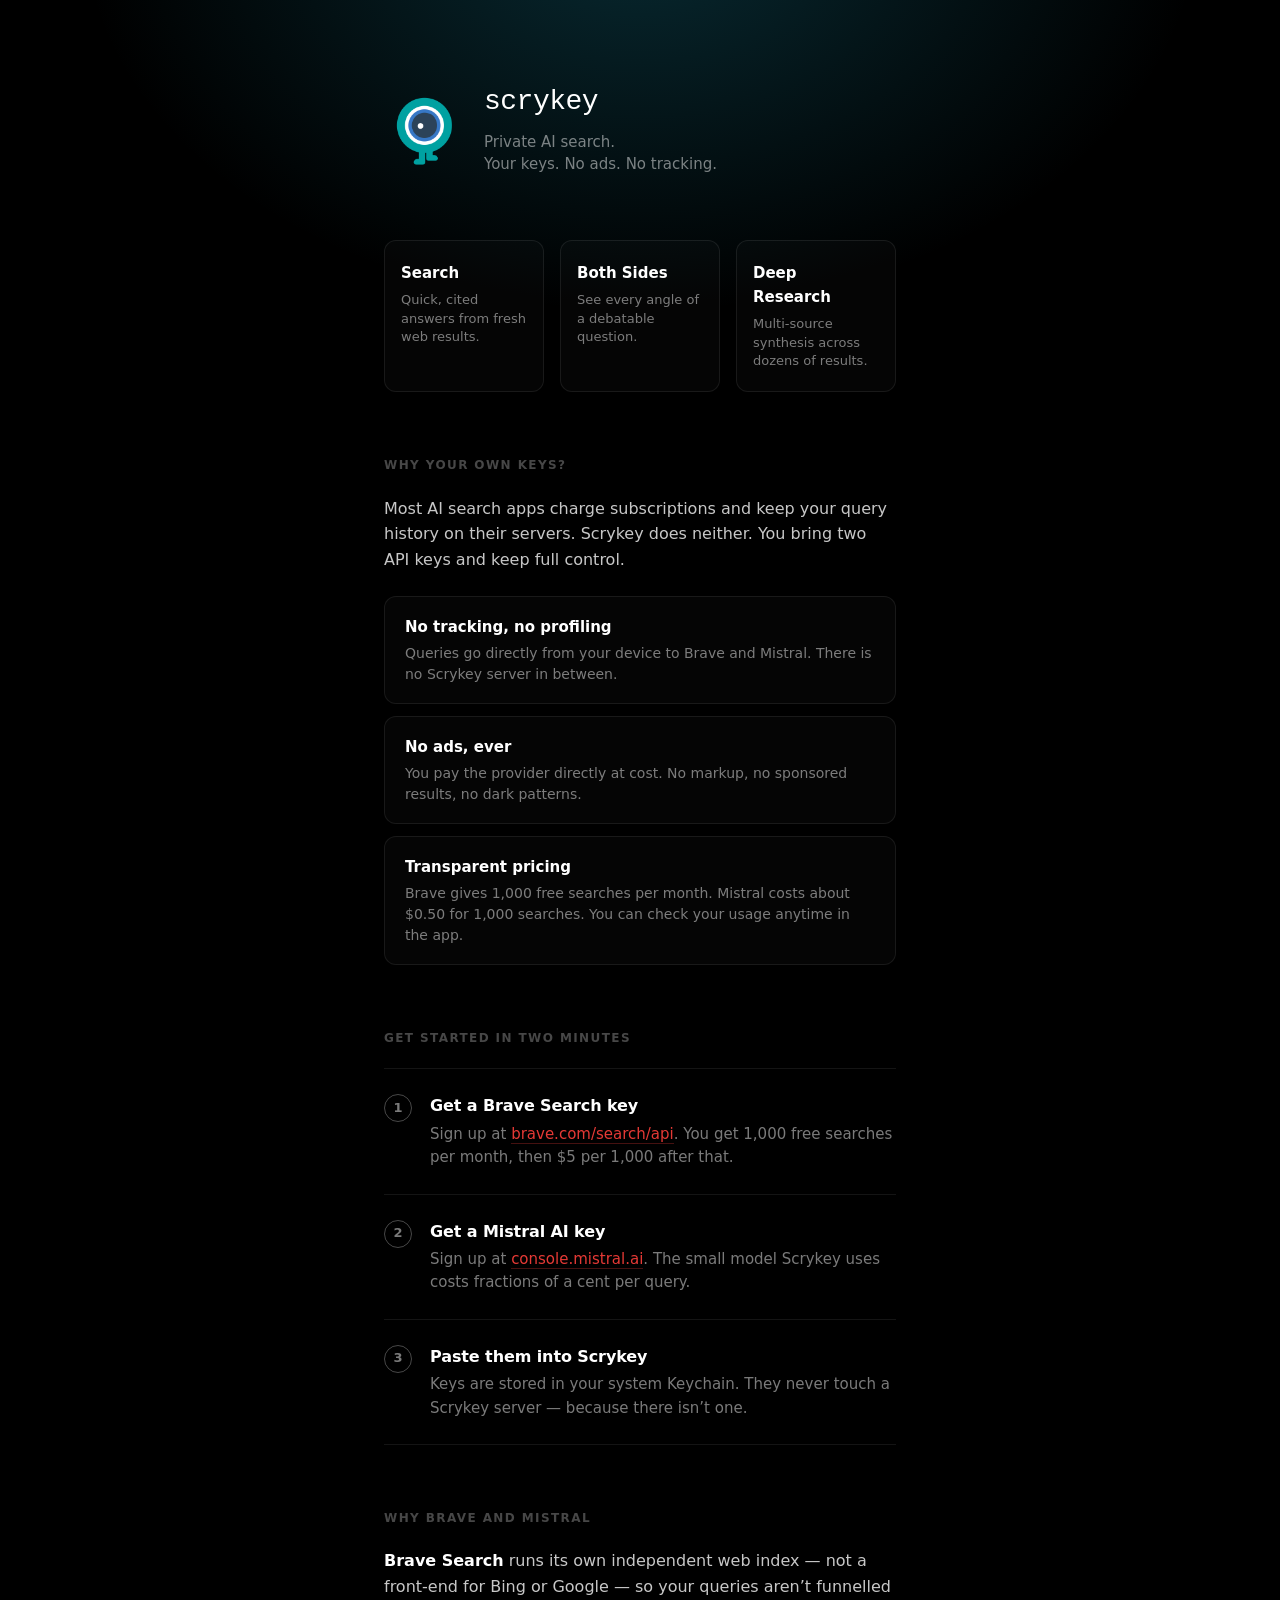
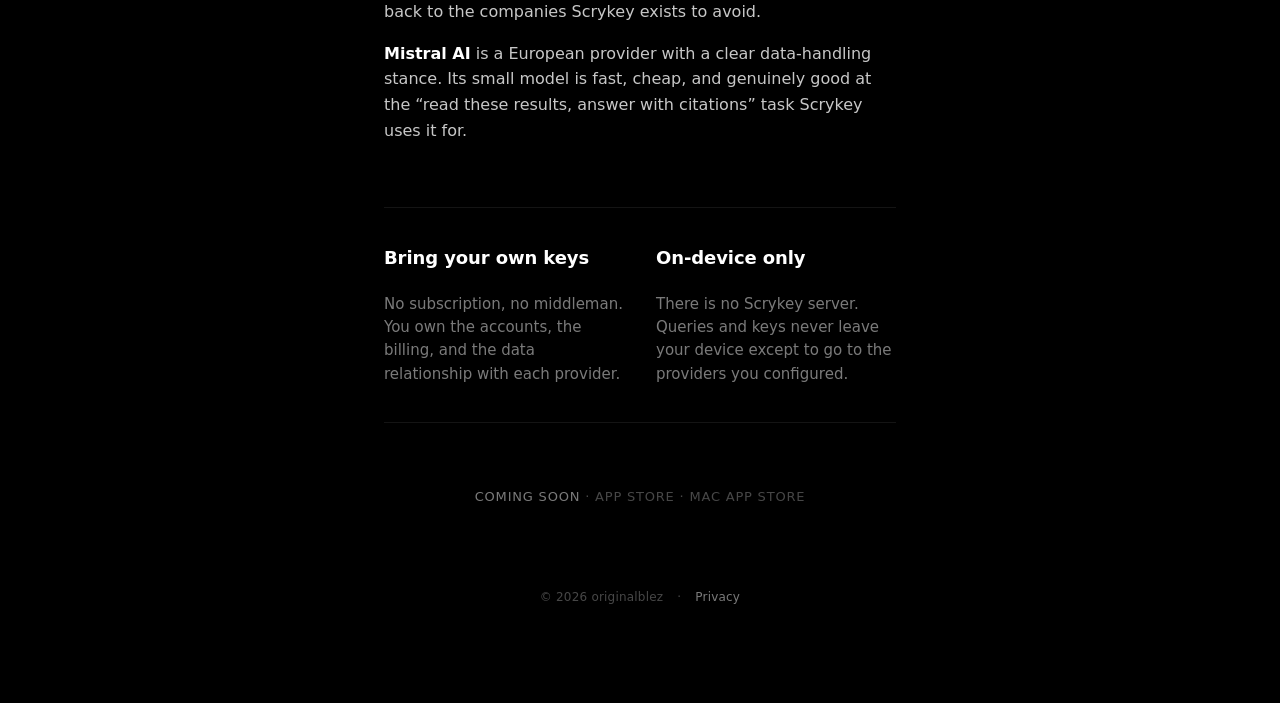
==== commit 78b3312c: "Soften BYOK messaging — remove 'sell your data' claim" ====
--- a/index.html
+++ b/index.html
@@ -39,7 +39,7 @@
 
         <section class="why" aria-label="Why your own keys">
             <h2>Why your own keys?</h2>
-            <p class="why-intro">Most AI search apps sell your data or lock you into subscriptions. Scrykey does neither. You bring two API keys and keep full control.</p>
+            <p class="why-intro">Most AI search apps charge subscriptions and keep your query history on their servers. Scrykey does neither. You bring two API keys and keep full control.</p>
 
             <div class="benefits">
                 <div class="benefit">
